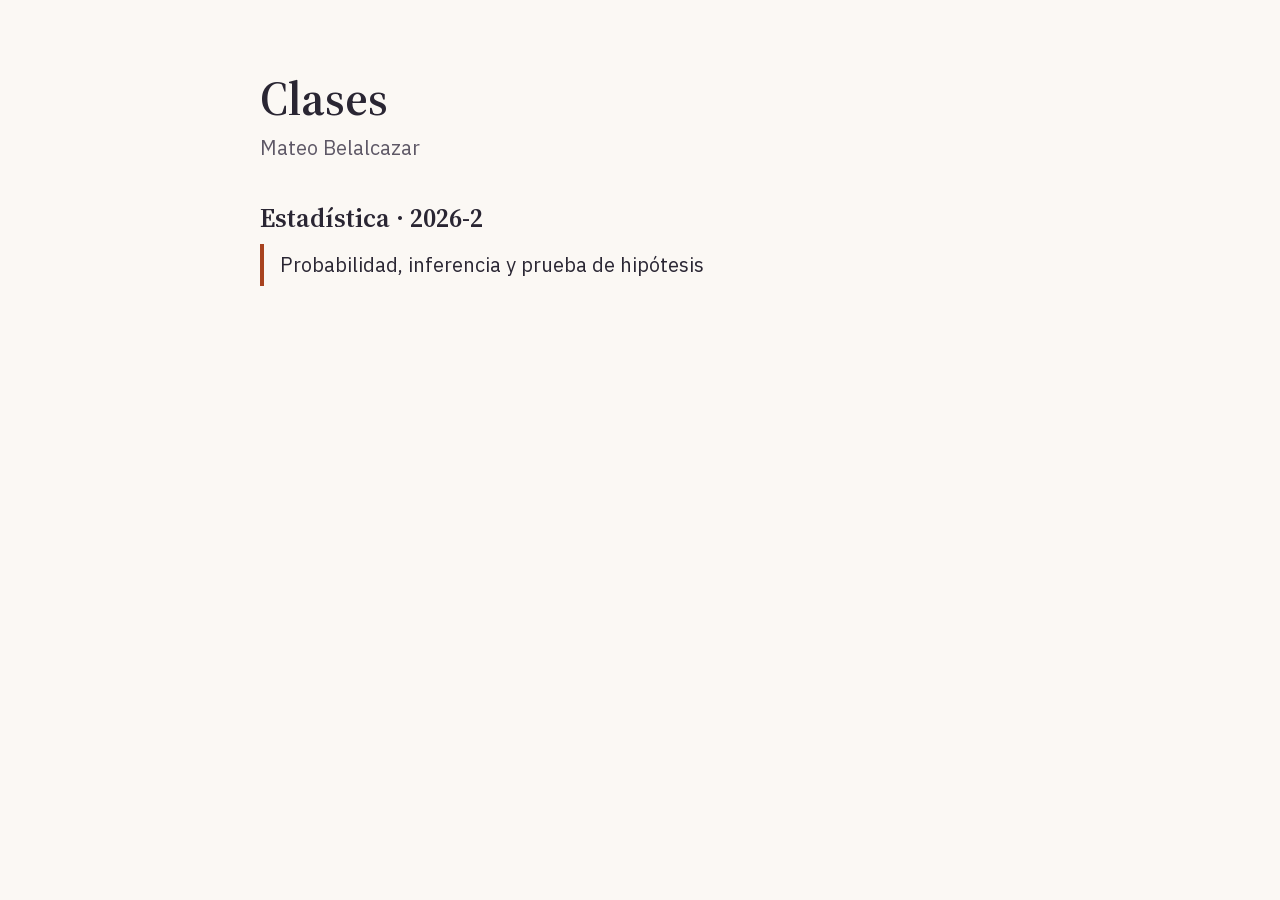
==== index.html @ 4e16ba7b "Publica Probabilidad, inferencia y prueba de hipótesis (estadistica/2026-2/probabilidad-inferencia-y" ====
<!doctype html>
<html lang="es">
<head>
<meta charset="utf-8">
<meta name="viewport" content="width=device-width, initial-scale=1">
<title>Clases · Mateo Belalcazar</title>
<link rel="stylesheet" href="motor/paleta.css">
<link rel="stylesheet" href="motor/fuentes.css">
<style>
  body { margin: 0; background: var(--fondo); color: var(--tinta); font: 400 20px/1.5 var(--sans); }
  main { max-width: 760px; margin: 0 auto; padding: 72px 28px; }
  h1 { font: 600 48px/1.1 var(--serif); margin: 0 0 8px; }
  .sub { color: var(--tinta-2); margin: 0 0 40px; }
  h2 { font: 600 26px/1.2 var(--serif); margin: 36px 0 10px; }
  ul { list-style: none; padding: 0; margin: 0; }
  li { border-left: 4px solid var(--principal); padding: 6px 0 6px 16px; margin: 10px 0; }
  a { color: var(--tinta); text-decoration: none; }
  a:hover { color: var(--principal); }
</style>
</head>
<body>
  <main>
    <h1>Clases</h1>
    <p class="sub">Mateo Belalcazar</p>
    <h2>Estadística · 2026-2</h2>
    <ul>
      <li><a href="estadistica/2026-2/probabilidad-inferencia-y-prueba-de-hipotesis/">Probabilidad, inferencia y prueba de hipótesis</a></li>
    </ul>
  </main>
</body>
</html>
---- motor/paleta.css ----
/* paleta.css: la paleta única del sistema (DECISIONES.md, decidida «por ahora»).
   Es el único lugar donde están los colores. El CSS los usa con var(--nombre) y el
   JavaScript los lee con Motor.color('nombre'), así que cambiar la paleta es cambiar
   este archivo y nada más.

   Contraste (WCAG) verificado sobre el fondo y los tintes:
     tinta / fondo 13,9 · tinta-2 / fondo 6,5 · principal / fondo 5,7 · secundario / fondo 6,4
     tinta / principal-tinte 12,0 · tinta-2 / principal-tinte 5,6 · principal / principal-tinte 4,9
     tinta / principal-relleno 8,2 · tinta / secundario-relleno 8,4 · blanco / principal 6,0
   Sobre los rellenos solo va tinta (tinta-2 da 3,8). */

:root {
  /* neutros */
  --fondo: #FBF8F4;
  --tinta: #2A2633;
  --tinta-2: #5E5866;            /* texto secundario, ejes, notas */
  --linea: #E6DDD3;              /* ejes abstractos, pistas, divisores */

  /* principal: el foco y la variable X */
  --principal: #A8431F;          /* terracota: texto, borde, flecha, marcador */
  --principal-relleno: #FFAD94;  /* la celda en foco (solo con tinta encima) */
  --principal-medio: #E8B6A2;    /* contornos de cajas delineadas, ejes de objetos */
  --principal-tinte: #FCE3D8;    /* superficies: cajas, recuadros, etiquetas */

  /* secundario: la variable Y y el contraste */
  --secundario: #2F6178;
  --secundario-relleno: #A3C9DA;
  --secundario-medio: #A9C3CF;
  --secundario-tinte: #DDEAF0;

  /* lo que ya no es foco baja a esta opacidad (foco por pasos). Se sigue leyendo; el foco se nota por el color (decisión del 21 nov: antes .32) */
  --atenuado: .6;

  /* fuentes (fuentes.css las trae de motor/fuentes/) */
  --serif: "Source Serif 4", Georgia, serif;
  --sans: "IBM Plex Sans", "Helvetica Neue", Arial, sans-serif;
  --mono: "IBM Plex Mono", Menlo, monospace;
}
---- motor/fuentes.css ----
/* fuentes.css: las tres familias del sistema, guardadas en motor/fuentes/ para funcionar sin internet.
   Source Serif 4 (títulos), IBM Plex Sans (texto) e IBM Plex Mono (cifras), con licencia SIL Open Font License.
   Subconjuntos latino, latino extendido y griego (ρ, χ, α, σ). Se bajaron de Google Fonts el 21 nov 2026. */

/* IBM Plex Mono · latin-ext */
@font-face {
  font-family: 'IBM Plex Mono';
  font-style: normal;
  font-weight: 400;
  font-display: block;
  src: url(fuentes/ibm-plex-mono-normal-400-latin-ext.woff2) format('woff2');
  unicode-range: U+0100-02BA, U+02BD-02C5, U+02C7-02CC, U+02CE-02D7, U+02DD-02FF, U+0304, U+0308, U+0329, U+1D00-1DBF, U+1E00-1E9F, U+1EF2-1EFF, U+2020, U+20A0-20AB, U+20AD-20C4, U+2113, U+2C60-2C7F, U+A720-A7FF;
}
/* IBM Plex Mono · latin */
@font-face {
  font-family: 'IBM Plex Mono';
  font-style: normal;
  font-weight: 400;
  font-display: block;
  src: url(fuentes/ibm-plex-mono-normal-400-latin.woff2) format('woff2');
  unicode-range: U+0000-00FF, U+0131, U+0152-0153, U+02BB-02BC, U+02C6, U+02DA, U+02DC, U+0304, U+0308, U+0329, U+2000-206F, U+20AC, U+2122, U+2191, U+2193, U+2212, U+2215, U+FEFF, U+FFFD;
}
/* IBM Plex Mono · latin-ext */
@font-face {
  font-family: 'IBM Plex Mono';
  font-style: normal;
  font-weight: 500;
  font-display: block;
  src: url(fuentes/ibm-plex-mono-normal-500-latin-ext.woff2) format('woff2');
  unicode-range: U+0100-02BA, U+02BD-02C5, U+02C7-02CC, U+02CE-02D7, U+02DD-02FF, U+0304, U+0308, U+0329, U+1D00-1DBF, U+1E00-1E9F, U+1EF2-1EFF, U+2020, U+20A0-20AB, U+20AD-20C4, U+2113, U+2C60-2C7F, U+A720-A7FF;
}
/* IBM Plex Mono · latin */
@font-face {
  font-family: 'IBM Plex Mono';
  font-style: normal;
  font-weight: 500;
  font-display: block;
  src: url(fuentes/ibm-plex-mono-normal-500-latin.woff2) format('woff2');
  unicode-range: U+0000-00FF, U+0131, U+0152-0153, U+02BB-02BC, U+02C6, U+02DA, U+02DC, U+0304, U+0308, U+0329, U+2000-206F, U+20AC, U+2122, U+2191, U+2193, U+2212, U+2215, U+FEFF, U+FFFD;
}
/* IBM Plex Sans · greek */
@font-face {
  font-family: 'IBM Plex Sans';
  font-style: italic;
  font-weight: 400;
  font-stretch: 100%;
  font-display: block;
  src: url(fuentes/ibm-plex-sans-italic-400-greek.woff2) format('woff2');
  unicode-range: U+0370-0377, U+037A-037F, U+0384-038A, U+038C, U+038E-03A1, U+03A3-03FF;
}
/* IBM Plex Sans · latin-ext */
@font-face {
  font-family: 'IBM Plex Sans';
  font-style: italic;
  font-weight: 400;
  font-stretch: 100%;
  font-display: block;
  src: url(fuentes/ibm-plex-sans-italic-400-latin-ext.woff2) format('woff2');
  unicode-range: U+0100-02BA, U+02BD-02C5, U+02C7-02CC, U+02CE-02D7, U+02DD-02FF, U+0304, U+0308, U+0329, U+1D00-1DBF, U+1E00-1E9F, U+1EF2-1EFF, U+2020, U+20A0-20AB, U+20AD-20C4, U+2113, U+2C60-2C7F, U+A720-A7FF;
}
/* IBM Plex Sans · latin */
@font-face {
  font-family: 'IBM Plex Sans';
  font-style: italic;
  font-weight: 400;
  font-stretch: 100%;
  font-display: block;
  src: url(fuentes/ibm-plex-sans-italic-400-latin.woff2) format('woff2');
  unicode-range: U+0000-00FF, U+0131, U+0152-0153, U+02BB-02BC, U+02C6, U+02DA, U+02DC, U+0304, U+0308, U+0329, U+2000-206F, U+20AC, U+2122, U+2191, U+2193, U+2212, U+2215, U+FEFF, U+FFFD;
}
/* IBM Plex Sans · greek */
@font-face {
  font-family: 'IBM Plex Sans';
  font-style: normal;
  font-weight: 400;
  font-stretch: 100%;
  font-display: block;
  src: url(fuentes/ibm-plex-sans-normal-400-600-700-greek.woff2) format('woff2');
  unicode-range: U+0370-0377, U+037A-037F, U+0384-038A, U+038C, U+038E-03A1, U+03A3-03FF;
}
/* IBM Plex Sans · latin-ext */
@font-face {
  font-family: 'IBM Plex Sans';
  font-style: normal;
  font-weight: 400;
  font-stretch: 100%;
  font-display: block;
  src: url(fuentes/ibm-plex-sans-normal-400-600-700-latin-ext.woff2) format('woff2');
  unicode-range: U+0100-02BA, U+02BD-02C5, U+02C7-02CC, U+02CE-02D7, U+02DD-02FF, U+0304, U+0308, U+0329, U+1D00-1DBF, U+1E00-1E9F, U+1EF2-1EFF, U+2020, U+20A0-20AB, U+20AD-20C4, U+2113, U+2C60-2C7F, U+A720-A7FF;
}
/* IBM Plex Sans · latin */
@font-face {
  font-family: 'IBM Plex Sans';
  font-style: normal;
  font-weight: 400;
  font-stretch: 100%;
  font-display: block;
  src: url(fuentes/ibm-plex-sans-normal-400-600-700-latin.woff2) format('woff2');
  unicode-range: U+0000-00FF, U+0131, U+0152-0153, U+02BB-02BC, U+02C6, U+02DA, U+02DC, U+0304, U+0308, U+0329, U+2000-206F, U+20AC, U+2122, U+2191, U+2193, U+2212, U+2215, U+FEFF, U+FFFD;
}
/* IBM Plex Sans · greek */
@font-face {
  font-family: 'IBM Plex Sans';
  font-style: normal;
  font-weight: 600;
  font-stretch: 100%;
  font-display: block;
  src: url(fuentes/ibm-plex-sans-normal-400-600-700-greek.woff2) format('woff2');
  unicode-range: U+0370-0377, U+037A-037F, U+0384-038A, U+038C, U+038E-03A1, U+03A3-03FF;
}
/* IBM Plex Sans · latin-ext */
@font-face {
  font-family: 'IBM Plex Sans';
  font-style: normal;
  font-weight: 600;
  font-stretch: 100%;
  font-display: block;
  src: url(fuentes/ibm-plex-sans-normal-400-600-700-latin-ext.woff2) format('woff2');
  unicode-range: U+0100-02BA, U+02BD-02C5, U+02C7-02CC, U+02CE-02D7, U+02DD-02FF, U+0304, U+0308, U+0329, U+1D00-1DBF, U+1E00-1E9F, U+1EF2-1EFF, U+2020, U+20A0-20AB, U+20AD-20C4, U+2113, U+2C60-2C7F, U+A720-A7FF;
}
/* IBM Plex Sans · latin */
@font-face {
  font-family: 'IBM Plex Sans';
  font-style: normal;
  font-weight: 600;
  font-stretch: 100%;
  font-display: block;
  src: url(fuentes/ibm-plex-sans-normal-400-600-700-latin.woff2) format('woff2');
  unicode-range: U+0000-00FF, U+0131, U+0152-0153, U+02BB-02BC, U+02C6, U+02DA, U+02DC, U+0304, U+0308, U+0329, U+2000-206F, U+20AC, U+2122, U+2191, U+2193, U+2212, U+2215, U+FEFF, U+FFFD;
}
/* IBM Plex Sans · greek */
@font-face {
  font-family: 'IBM Plex Sans';
  font-style: normal;
  font-weight: 700;
  font-stretch: 100%;
  font-display: block;
  src: url(fuentes/ibm-plex-sans-normal-400-600-700-greek.woff2) format('woff2');
  unicode-range: U+0370-0377, U+037A-037F, U+0384-038A, U+038C, U+038E-03A1, U+03A3-03FF;
}
/* IBM Plex Sans · latin-ext */
@font-face {
  font-family: 'IBM Plex Sans';
  font-style: normal;
  font-weight: 700;
  font-stretch: 100%;
  font-display: block;
  src: url(fuentes/ibm-plex-sans-normal-400-600-700-latin-ext.woff2) format('woff2');
  unicode-range: U+0100-02BA, U+02BD-02C5, U+02C7-02CC, U+02CE-02D7, U+02DD-02FF, U+0304, U+0308, U+0329, U+1D00-1DBF, U+1E00-1E9F, U+1EF2-1EFF, U+2020, U+20A0-20AB, U+20AD-20C4, U+2113, U+2C60-2C7F, U+A720-A7FF;
}
/* IBM Plex Sans · latin */
@font-face {
  font-family: 'IBM Plex Sans';
  font-style: normal;
  font-weight: 700;
  font-stretch: 100%;
  font-display: block;
  src: url(fuentes/ibm-plex-sans-normal-400-600-700-latin.woff2) format('woff2');
  unicode-range: U+0000-00FF, U+0131, U+0152-0153, U+02BB-02BC, U+02C6, U+02DA, U+02DC, U+0304, U+0308, U+0329, U+2000-206F, U+20AC, U+2122, U+2191, U+2193, U+2212, U+2215, U+FEFF, U+FFFD;
}
/* Source Serif 4 · greek */
@font-face {
  font-family: 'Source Serif 4';
  font-style: italic;
  font-weight: 400;
  font-display: block;
  src: url(fuentes/source-serif-4-italic-400-greek.woff2) format('woff2');
  unicode-range: U+0370-0377, U+037A-037F, U+0384-038A, U+038C, U+038E-03A1, U+03A3-03FF;
}
/* Source Serif 4 · latin-ext */
@font-face {
  font-family: 'Source Serif 4';
  font-style: italic;
  font-weight: 400;
  font-display: block;
  src: url(fuentes/source-serif-4-italic-400-latin-ext.woff2) format('woff2');
  unicode-range: U+0100-02BA, U+02BD-02C5, U+02C7-02CC, U+02CE-02D7, U+02DD-02FF, U+0304, U+0308, U+0329, U+1D00-1DBF, U+1E00-1E9F, U+1EF2-1EFF, U+2020, U+20A0-20AB, U+20AD-20C4, U+2113, U+2C60-2C7F, U+A720-A7FF;
}
/* Source Serif 4 · latin */
@font-face {
  font-family: 'Source Serif 4';
  font-style: italic;
  font-weight: 400;
  font-display: block;
  src: url(fuentes/source-serif-4-italic-400-latin.woff2) format('woff2');
  unicode-range: U+0000-00FF, U+0131, U+0152-0153, U+02BB-02BC, U+02C6, U+02DA, U+02DC, U+0304, U+0308, U+0329, U+2000-206F, U+20AC, U+2122, U+2191, U+2193, U+2212, U+2215, U+FEFF, U+FFFD;
}
/* Source Serif 4 · greek */
@font-face {
  font-family: 'Source Serif 4';
  font-style: normal;
  font-weight: 400;
  font-display: block;
  src: url(fuentes/source-serif-4-normal-400-600-greek.woff2) format('woff2');
  unicode-range: U+0370-0377, U+037A-037F, U+0384-038A, U+038C, U+038E-03A1, U+03A3-03FF;
}
/* Source Serif 4 · latin-ext */
@font-face {
  font-family: 'Source Serif 4';
  font-style: normal;
  font-weight: 400;
  font-display: block;
  src: url(fuentes/source-serif-4-normal-400-600-latin-ext.woff2) format('woff2');
  unicode-range: U+0100-02BA, U+02BD-02C5, U+02C7-02CC, U+02CE-02D7, U+02DD-02FF, U+0304, U+0308, U+0329, U+1D00-1DBF, U+1E00-1E9F, U+1EF2-1EFF, U+2020, U+20A0-20AB, U+20AD-20C4, U+2113, U+2C60-2C7F, U+A720-A7FF;
}
/* Source Serif 4 · latin */
@font-face {
  font-family: 'Source Serif 4';
  font-style: normal;
  font-weight: 400;
  font-display: block;
  src: url(fuentes/source-serif-4-normal-400-600-latin.woff2) format('woff2');
  unicode-range: U+0000-00FF, U+0131, U+0152-0153, U+02BB-02BC, U+02C6, U+02DA, U+02DC, U+0304, U+0308, U+0329, U+2000-206F, U+20AC, U+2122, U+2191, U+2193, U+2212, U+2215, U+FEFF, U+FFFD;
}
/* Source Serif 4 · greek */
@font-face {
  font-family: 'Source Serif 4';
  font-style: normal;
  font-weight: 600;
  font-display: block;
  src: url(fuentes/source-serif-4-normal-400-600-greek.woff2) format('woff2');
  unicode-range: U+0370-0377, U+037A-037F, U+0384-038A, U+038C, U+038E-03A1, U+03A3-03FF;
}
/* Source Serif 4 · latin-ext */
@font-face {
  font-family: 'Source Serif 4';
  font-style: normal;
  font-weight: 600;
  font-display: block;
  src: url(fuentes/source-serif-4-normal-400-600-latin-ext.woff2) format('woff2');
  unicode-range: U+0100-02BA, U+02BD-02C5, U+02C7-02CC, U+02CE-02D7, U+02DD-02FF, U+0304, U+0308, U+0329, U+1D00-1DBF, U+1E00-1E9F, U+1EF2-1EFF, U+2020, U+20A0-20AB, U+20AD-20C4, U+2113, U+2C60-2C7F, U+A720-A7FF;
}
/* Source Serif 4 · latin */
@font-face {
  font-family: 'Source Serif 4';
  font-style: normal;
  font-weight: 600;
  font-display: block;
  src: url(fuentes/source-serif-4-normal-400-600-latin.woff2) format('woff2');
  unicode-range: U+0000-00FF, U+0131, U+0152-0153, U+02BB-02BC, U+02C6, U+02DA, U+02DC, U+0304, U+0308, U+0329, U+2000-206F, U+20AC, U+2122, U+2191, U+2193, U+2212, U+2215, U+FEFF, U+FFFD;
}
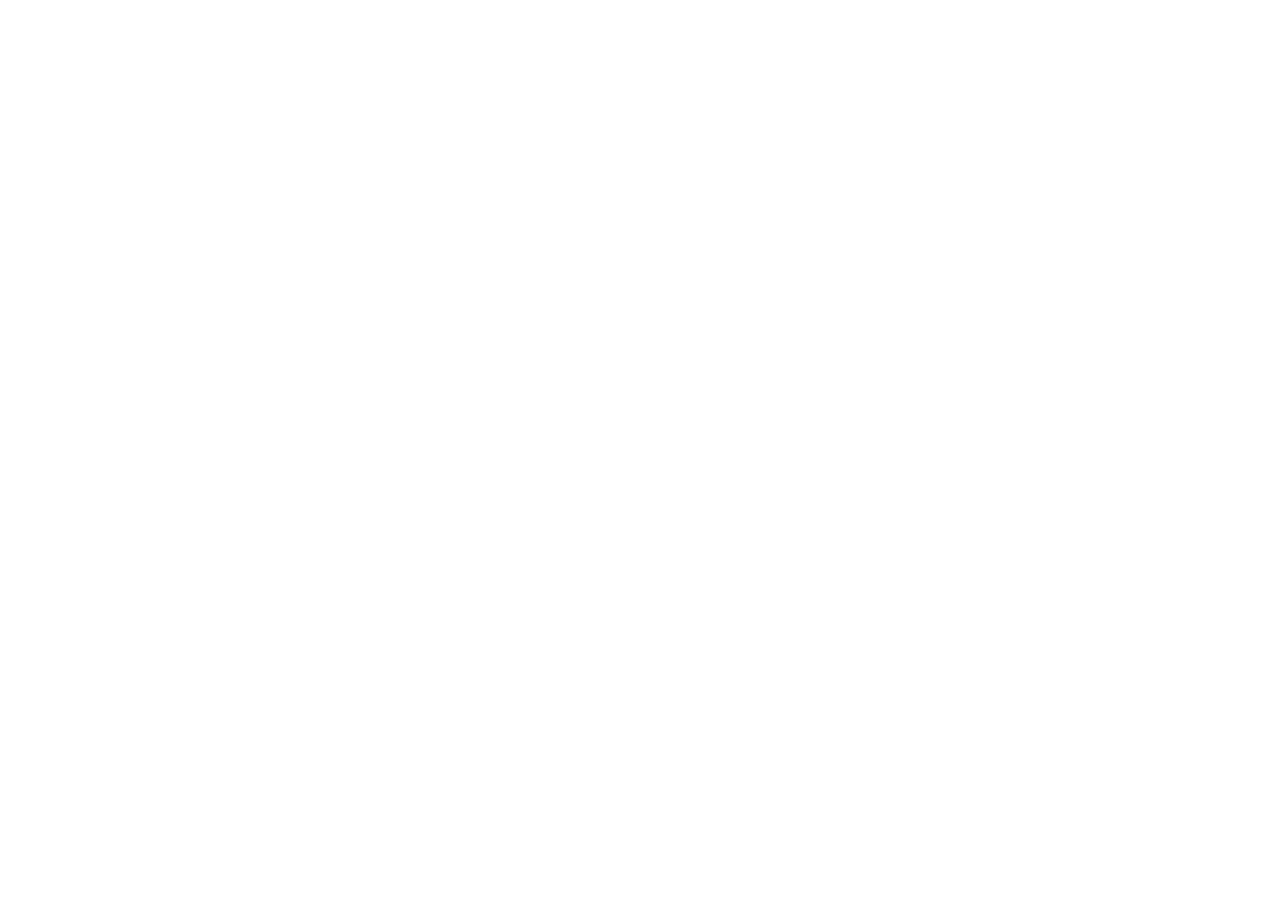
==== commit ef6f0060: "Publica Probabilidad, inferencia y prueba de hipótesis (estadistica/u3-analisis-inferencial/probabil" ====
--- a/index.html
+++ b/index.html
@@ -2,30 +2,12 @@
 <html lang="es">
 <head>
 <meta charset="utf-8">
-<meta name="viewport" content="width=device-width, initial-scale=1">
-<title>Clases · Mateo Belalcazar</title>
-<link rel="stylesheet" href="motor/paleta.css">
-<link rel="stylesheet" href="motor/fuentes.css">
-<style>
-  body { margin: 0; background: var(--fondo); color: var(--tinta); font: 400 20px/1.5 var(--sans); }
-  main { max-width: 760px; margin: 0 auto; padding: 72px 28px; }
-  h1 { font: 600 48px/1.1 var(--serif); margin: 0 0 8px; }
-  .sub { color: var(--tinta-2); margin: 0 0 40px; }
-  h2 { font: 600 26px/1.2 var(--serif); margin: 36px 0 10px; }
-  ul { list-style: none; padding: 0; margin: 0; }
-  li { border-left: 4px solid var(--principal); padding: 6px 0 6px 16px; margin: 10px 0; }
-  a { color: var(--tinta); text-decoration: none; }
-  a:hover { color: var(--principal); }
-</style>
+<title>Materiales · Mateo Belalcazar</title>
+<meta http-equiv="refresh" content="0; url=https://mateob6.github.io/materials">
+<link rel="canonical" href="https://mateob6.github.io/materials">
+<meta name="robots" content="noindex">
 </head>
 <body>
-  <main>
-    <h1>Clases</h1>
-    <p class="sub">Mateo Belalcazar</p>
-    <h2>Estadística · 2026-2</h2>
-    <ul>
-      <li><a href="estadistica/2026-2/probabilidad-inferencia-y-prueba-de-hipotesis/">Probabilidad, inferencia y prueba de hipótesis</a></li>
-    </ul>
-  </main>
+<p>Esta página se movió a <a href="https://mateob6.github.io/materials">https://mateob6.github.io/materials</a>.</p>
 </body>
 </html>
